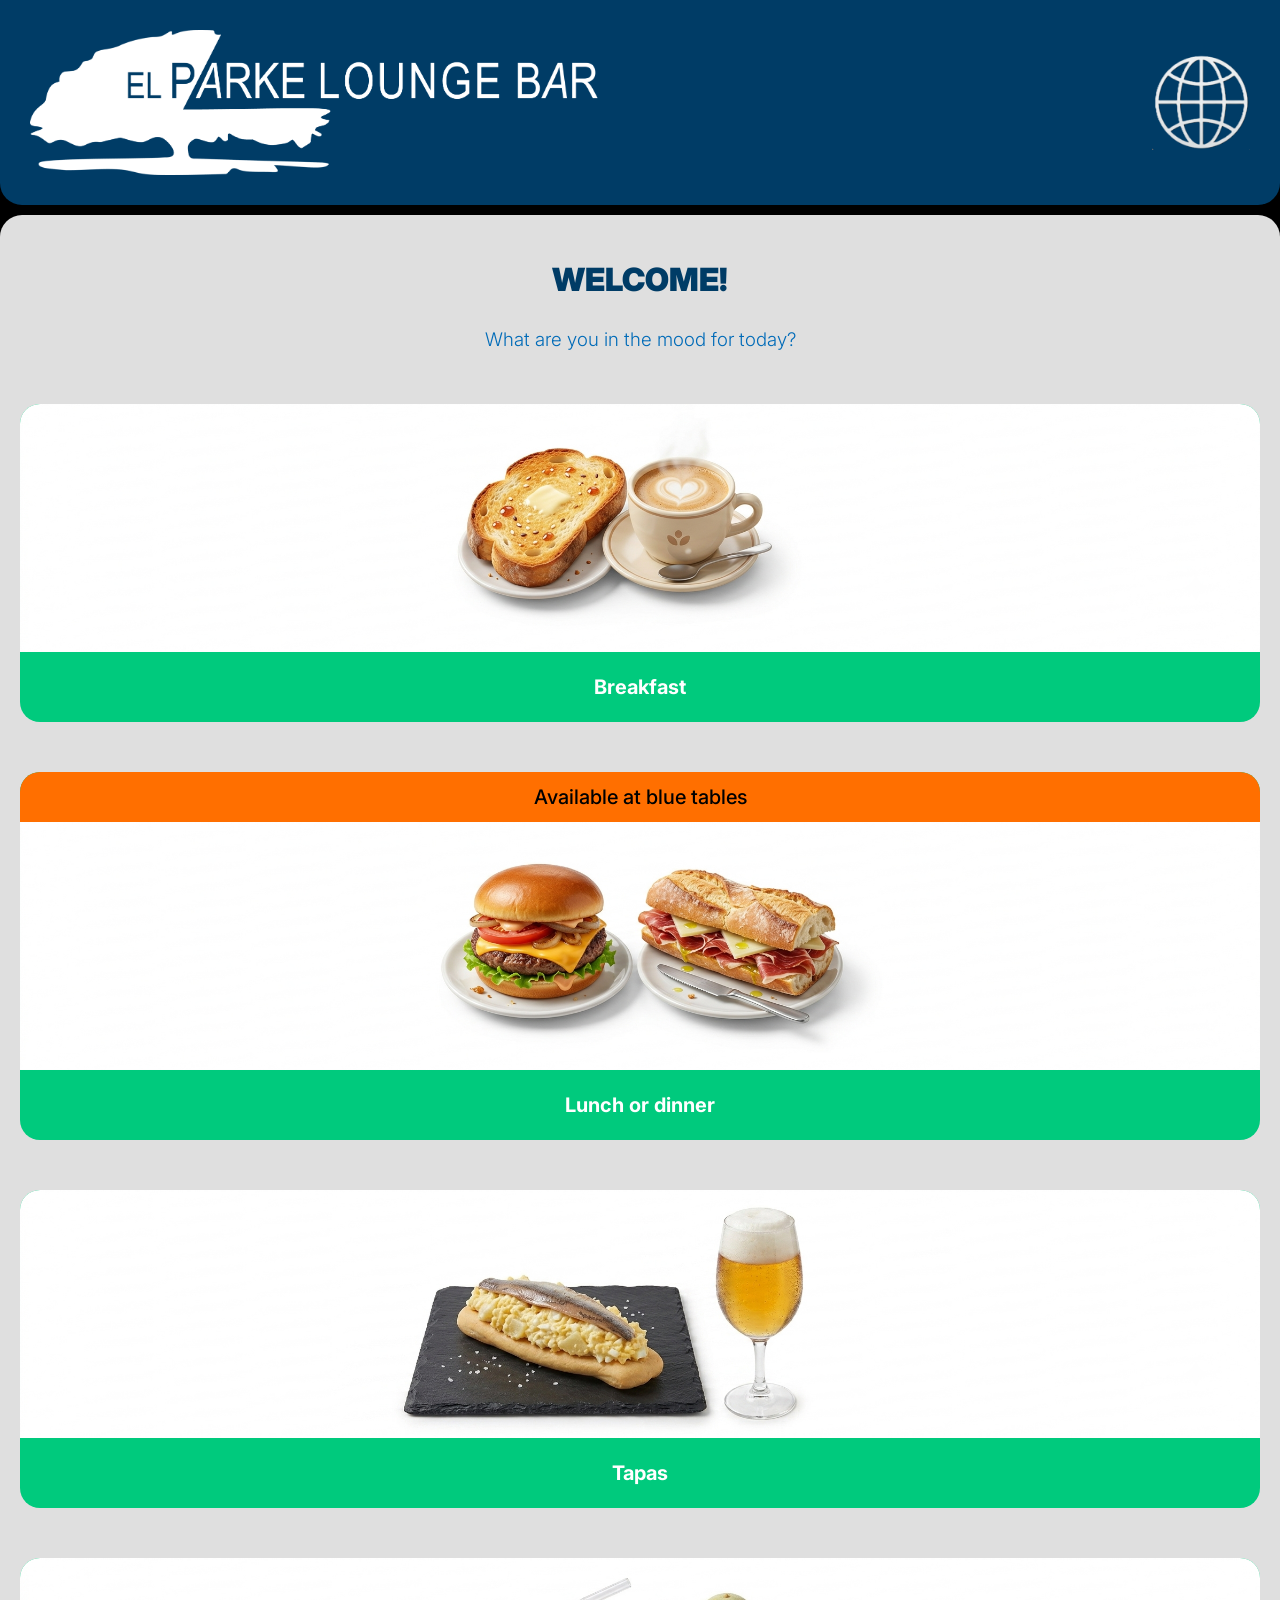
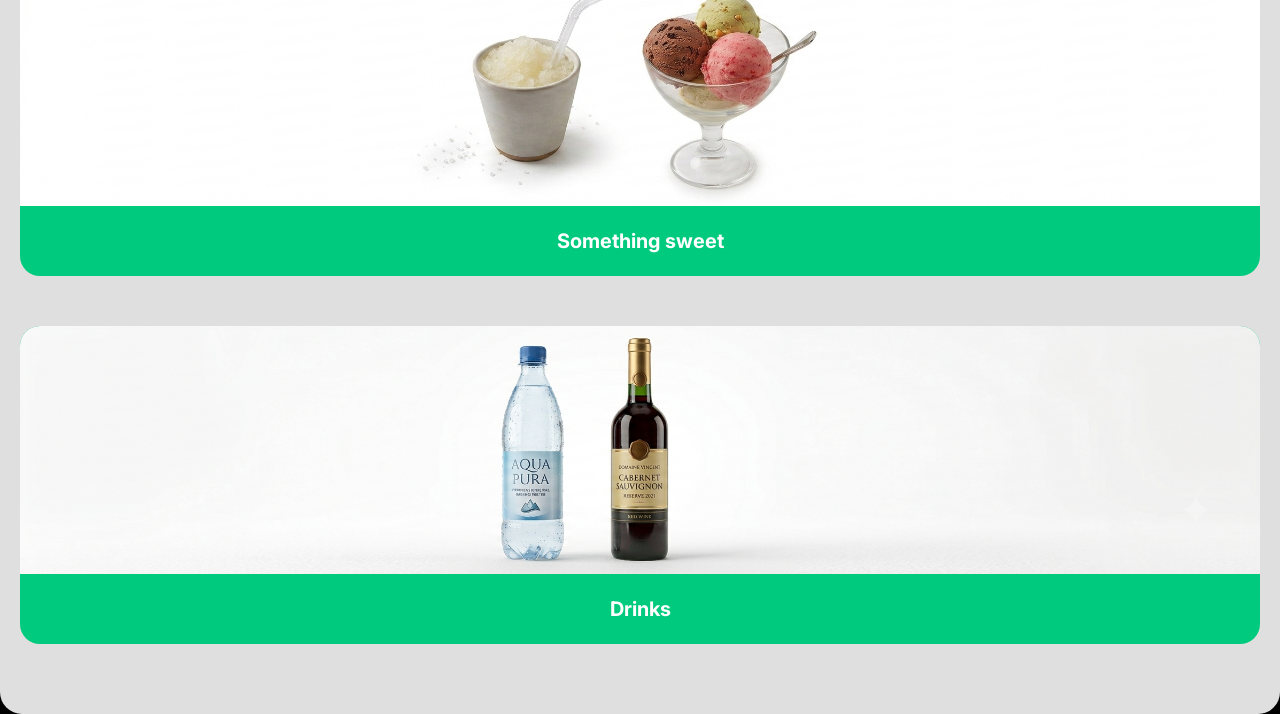
==== indexEN.html @ e9767c15 "feature idioma" ====
<!DOCTYPE html>
<html lang="en">
<head>
    <meta charset="UTF-8">
    <meta name="viewport" content="width=device-width, initial-scale=1.0">
    <meta name="theme-color" content="#003C66" media="(prefers-color-scheme: light)">
    <meta name="theme-color" content="#003C66" media="(prefers-color-scheme: dark)">
    <title>El Parke Lounge Bar</title>
    <link rel="stylesheet" href="index.css">

    <link rel="preconnect" href="https://fonts.googleapis.com">
    <link rel="preconnect" href="https://fonts.gstatic.com" crossorigin>
    <link href="https://fonts.googleapis.com/css2?family=Inter:wght@400;600;700&display=swap" rel="stylesheet">
</head>

<body>
    <header>
        <img class="Logo" src="Recursos/Logo/IsoLogoWhiteBackgroundBlue.png" alt="Logo of El Parke Lounge Bar, made up of a tree and the name of the venue">

        <div class="SelectorIdioma">
            <img class="IconoIdioma" src="Recursos/Icons/LenguageBotton.png" alt="Icon to change the language">
            <select class="MenuIdioma" aria-label="Select language">
                <option value="ES">Español</option>
                <option value="EN" selected>English</option>
            </select>
        </div>
    </header>

    <main>
        <h1 class="Welcome">WELCOME!</h1>
        <h3 class="QueApetece">What are you in the mood for today?</h3>

        <a href="SeccionesEN/desayunoEN.html" class="ButtonDesayunoInicio">
            <img src="Recursos/Desayunos/ToastAndCoffe.png" alt="White background image with a 3D illustration showing a slice of toast and a cup of coffee">
            <p>Breakfast</p>
        </a>

        <a href="SeccionesEN/comidaEN.html" class="ButtonComidaInicio">
            <p class="AlertaInicio">Available at blue tables</p>
            <img class="SeccionComida" src="Recursos/Comidas/Eat.jpg" alt="White background image with a 3D illustration showing a burger and a baguette sandwich">
            <p>Lunch or dinner</p>
        </a>

        <a href="SeccionesEN/tapeoEN.html" class="ButtonTapeoInicio">
            <img src="Recursos/Tapeo/MarineraAndCaña.png" alt="White background image with a 3D illustration showing a marinera and a caña beer">
            <p>Tapas</p>
        </a>

        <a href="SeccionesEN/dulceEN.html" class="ButtonDulceInicio">
            <img src="Recursos/Dulces/GranizadoCopaHelado.png" alt="White background image with a 3D illustration showing a slushie and an ice cream sundae with three different flavour scoops">
            <p>Something sweet</p>
        </a>

        <a href="SeccionesEN/bebidasEN.html" class="ButtonDulceInicio">
            <img class="SeccionBebida" src="Recursos/Bebidas/PortadaBebidas.png" alt="White background image with a 3D illustration showing a bottle of water and a bottle of wine">
            <p>Drinks</p>
        </a>

    </main>

<script src="idiomas.js"></script>
</body>
</html>
---- index.css ----
body{
    background-color: black;
    padding: 0px;
    margin: 0px;

    font-family: 'Inter', sans-serif;
    font-size: 16px;
    line-height: 1.5;


}

header{
    background-color: #003C66;
    margin: 0px; /*10px*/
    padding: 30px;
    border-radius: 0px 0px 22px 22px; /*22px*/

    display: flex;
    justify-content: space-between;
    align-items: center;


}

img.Logo{
    max-width: 49%;
    height: auto;
}

/* --------- Selector de idioma --------- */

/* El contenedor ocupa el hueco que antes ocupaba el icono suelto */
div.SelectorIdioma{
    position: relative; /* referencia para el select invisible */
    width: 8%;
    min-width: 44px; /* área táctil mínima recomendada en móvil */
}

.SelectorIdioma img.IconoIdioma{
    width: 100%;
    height: auto;
    display: block;
}

/* Select transparente encima del icono: al tocar la imagen
   se abre el menú nativo del sistema para elegir idioma */
select.MenuIdioma{
    position: absolute;
    top: 0;
    left: 0;
    width: 100%;
    height: 100%;

    opacity: 0; /* invisible pero funcional */
    border: none;
    cursor: pointer;

    -webkit-appearance: none;
    appearance: none;
}

main{
    background-color: #dfdfdf;
    margin-top: 10px;
    padding: 20px 20px;
    border-radius: 22px;
}

h1.Welcome{
    color: #003C66;
    font-weight: 900;

    text-align: center;
}

h3.QueApetece{
    color: #006BB8;
    font-weight: 300;

    text-align: center;
}

a{
    background-color: #00CA7D;
    border-radius: 20px;
    border: none;
    margin: 50px 0px 50px 0px;

    display: flex;
    align-items: center;
    flex-direction: column;

    text-decoration: none;
    color: inherit;
}

img{
    border-radius: 20px 20px 0px 0px;
    max-width: 100%;
    height: auto;
}

img.SeccionComida{
    border-radius: 0px 0px 0px 0px;
    max-width: 100%;
    height: auto;
}

img.SeccionBebida{
    border-radius: 20px 20px 0px 0px;
    max-width: 100%;
    height: auto;
}

p{
    color: white;
    font-weight: bold;
    font-size: 20px;
}

p.AlertaInicio{
    background-color: #FF6F00;
    color: black;
    margin: 0px -16px;
    padding: 10px;
    width: 100%;
    box-sizing: border-box;
    border-radius: 20px 20px 0px 0px;

    font-weight: 500;
    text-align: center;
}
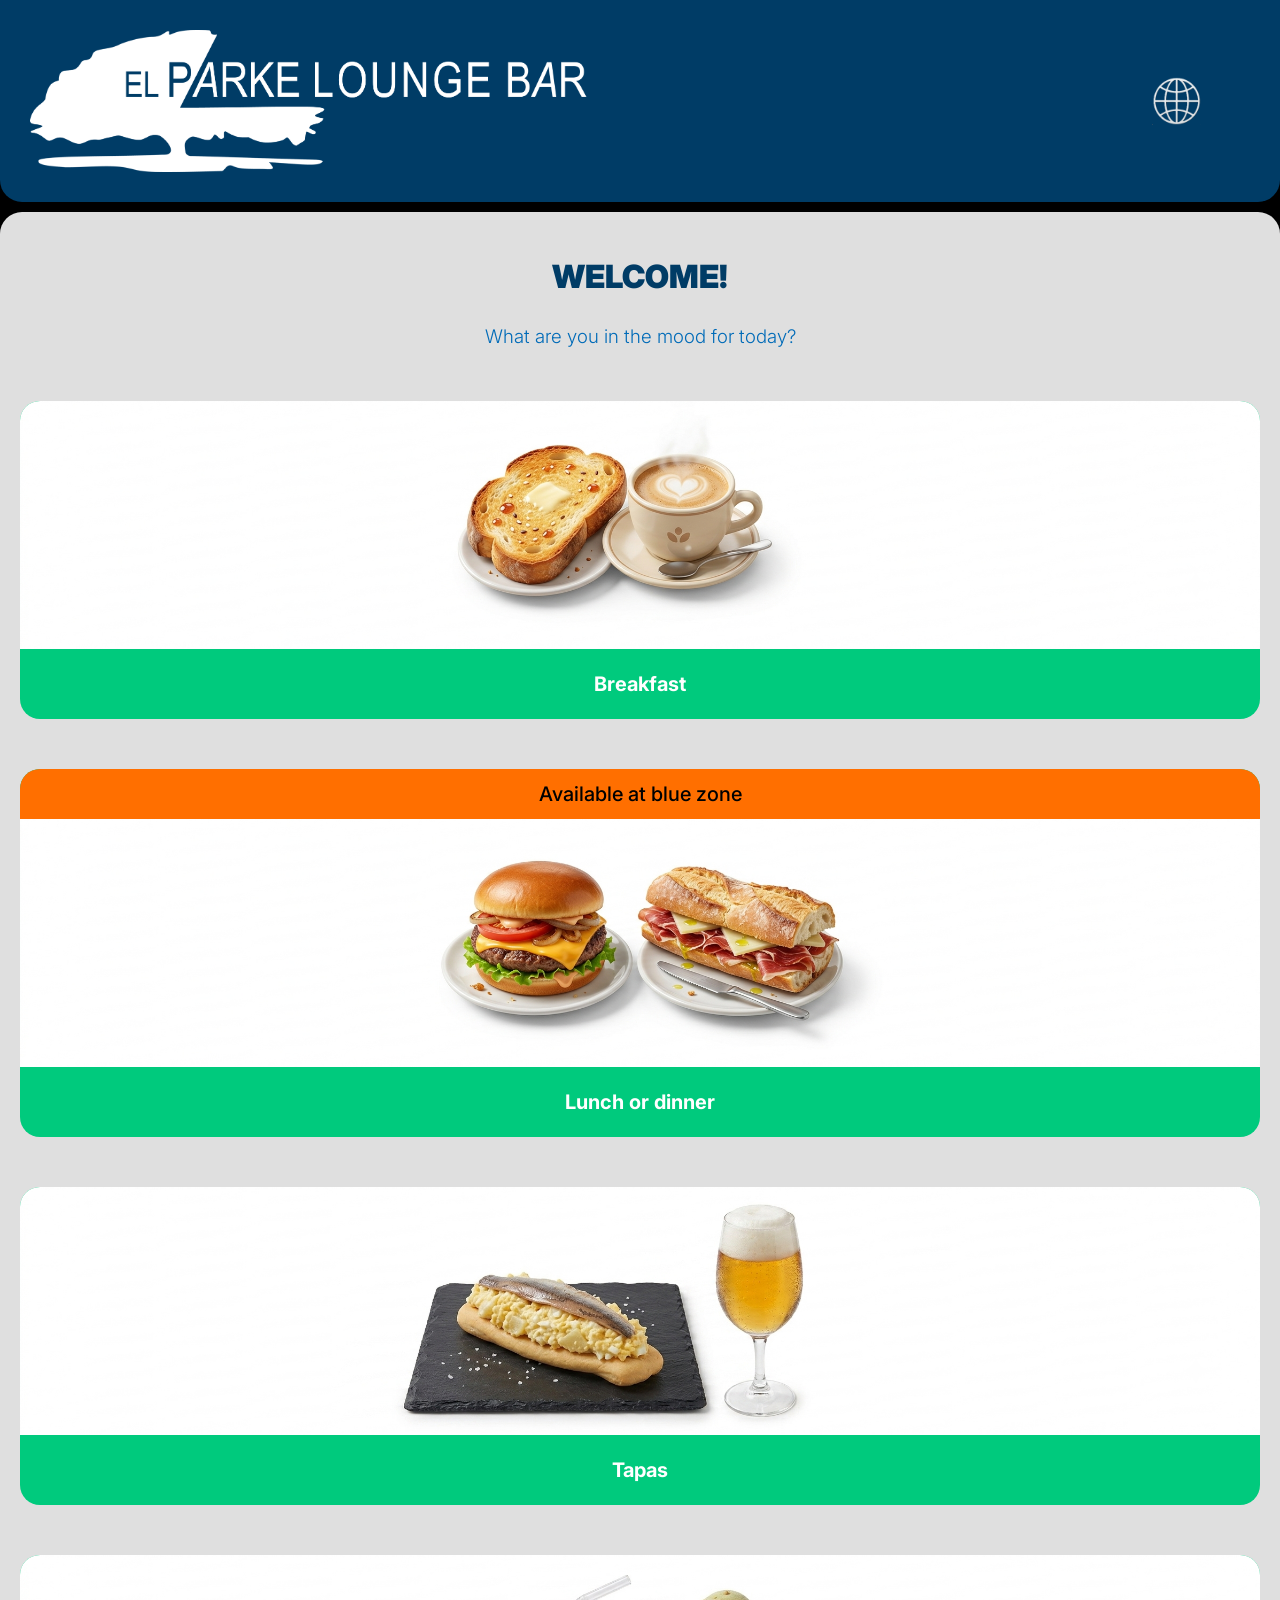
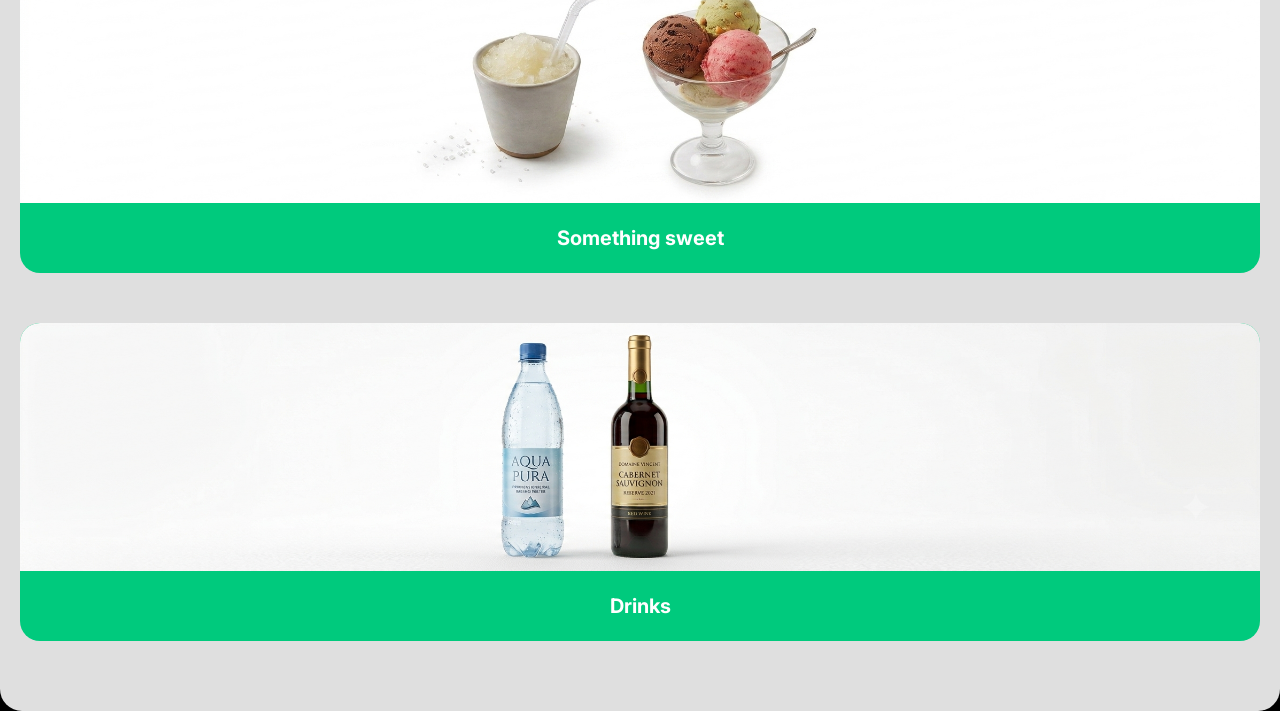
==== commit cf18dbc9: "fix: bugs and preference of client" ====
--- a/indexEN.html
+++ b/indexEN.html
@@ -36,7 +36,7 @@
         </a>
 
         <a href="SeccionesEN/comidaEN.html" class="ButtonComidaInicio">
-            <p class="AlertaInicio">Available at blue tables</p>
+            <p class="AlertaInicio">Available at blue zone</p>
             <img class="SeccionComida" src="Recursos/Comidas/Eat.jpg" alt="White background image with a 3D illustration showing a burger and a baguette sandwich">
             <p>Lunch or dinner</p>
         </a>
--- a/index.css
+++ b/index.css
@@ -24,7 +24,7 @@
 }
 
 img.Logo{
-    max-width: 49%;
+    max-width: 48%;
     height: auto;
 }
 
@@ -38,7 +38,7 @@
 }
 
 .SelectorIdioma img.IconoIdioma{
-    width: 100%;
+    width: 50%;
     height: auto;
     display: block;
 }
